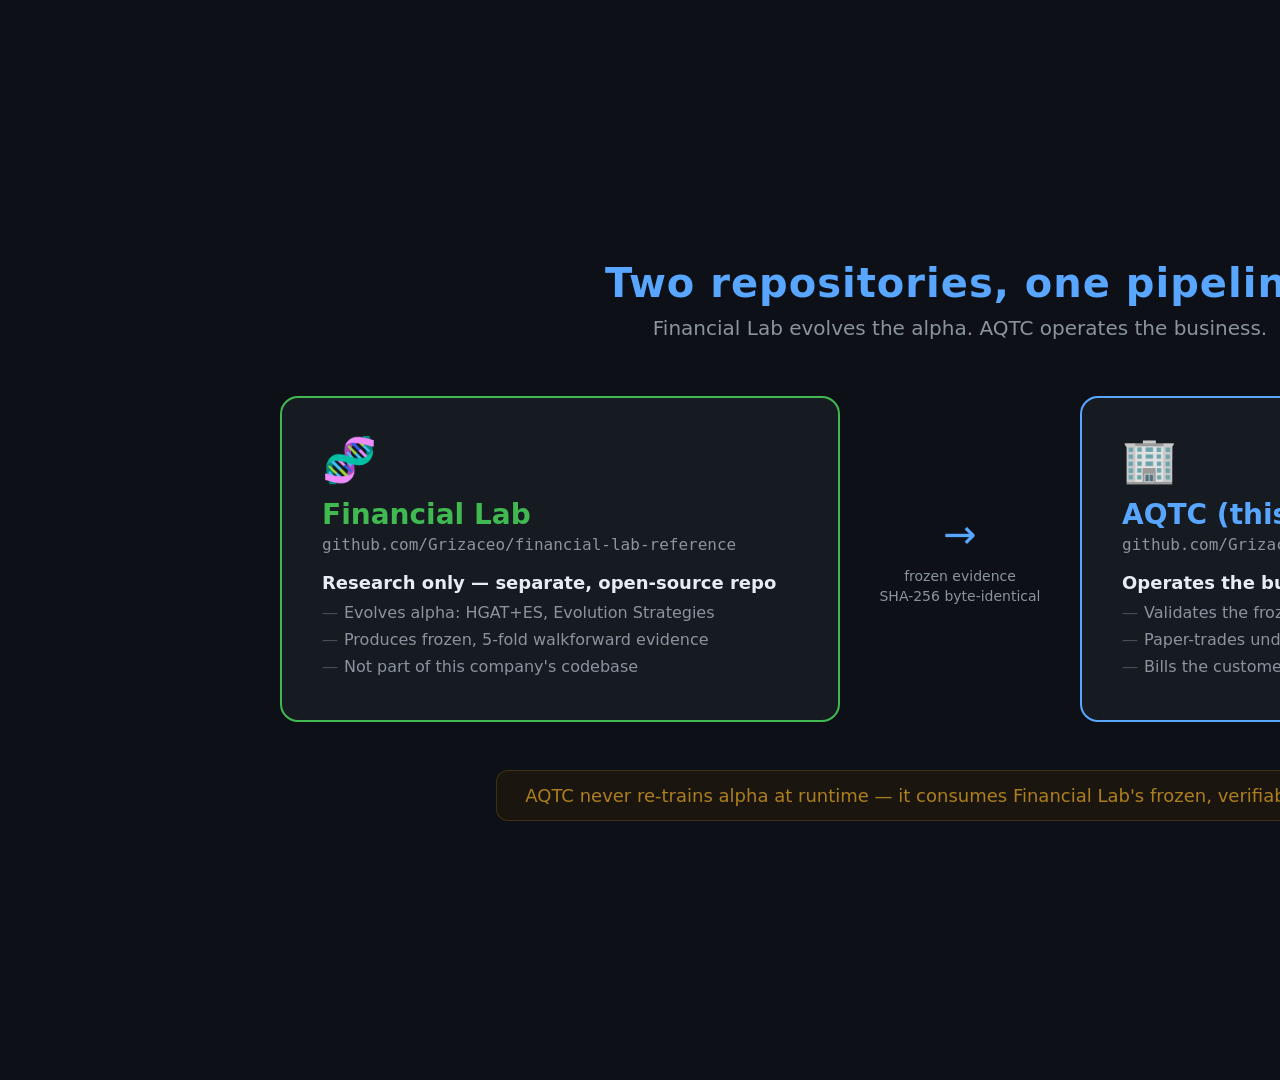
==== docs/demo-video/clips/financial_lab_explainer.html @ 3bdd9b94 "feat(video): full timed subtitles + Financial Lab explainer scene Two judge-facing problems with the" ====
<!DOCTYPE html>
<html lang="en">
<head>
<meta charset="utf-8">
<title>AQTC — Financial Lab vs AQTC</title>
<style>
  * { margin: 0; padding: 0; box-sizing: border-box; }
  body {
    width: 1920px; height: 1080px;
    background: #0d1117;
    font-family: 'Segoe UI', system-ui, -apple-system, sans-serif;
    color: #e6edf3;
    display: flex; flex-direction: column;
    align-items: center; justify-content: center;
    padding: 40px;
  }
  .title {
    font-size: 40px; font-weight: 700;
    color: #58a6ff;
    margin-bottom: 10px;
    letter-spacing: 1px;
  }
  .subtitle {
    font-size: 20px; color: #8b949e;
    margin-bottom: 56px;
  }
  .row {
    display: flex; align-items: center; gap: 0;
  }
  .card {
    background: #161b22;
    border: 2px solid #30363d;
    border-radius: 18px;
    padding: 36px 40px;
    width: 560px;
    text-align: left;
  }
  .card.lab { border-color: #3fb950; }
  .card.aqtc { border-color: #58a6ff; }
  .card .icon { font-size: 44px; margin-bottom: 12px; }
  .card .name { font-size: 28px; font-weight: 700; margin-bottom: 4px; }
  .card.lab .name { color: #3fb950; }
  .card.aqtc .name { color: #58a6ff; }
  .card .repo {
    font-family: 'DejaVu Sans Mono', monospace;
    font-size: 16px; color: #8b949e;
    margin-bottom: 18px;
  }
  .card .role {
    font-size: 18px; font-weight: 600; color: #e6edf3;
    margin-bottom: 10px;
  }
  .card ul { list-style: none; }
  .card li {
    font-size: 16px; color: #8b949e;
    margin-bottom: 8px; padding-left: 22px; position: relative;
  }
  .card li::before {
    content: "—"; position: absolute; left: 0; color: #484f58;
  }
  .arrow-col {
    display: flex; flex-direction: column; align-items: center;
    width: 240px; padding: 0 10px;
  }
  .arrow-col .arrow { font-size: 40px; color: #58a6ff; }
  .arrow-col .label {
    font-size: 14px; color: #8b949e; text-align: center;
    margin-top: 10px; line-height: 1.4;
  }
  .footer {
    margin-top: 48px;
    font-size: 18px; color: #d29922cc;
    background: #1a160f;
    border: 1px solid #d2992233;
    border-radius: 12px;
    padding: 14px 28px;
  }
</style>
</head>
<body>

<div class="title">Two repositories, one pipeline</div>
<div class="subtitle">Financial Lab evolves the alpha. AQTC operates the business.</div>

<div class="row">
  <div class="card lab">
    <div class="icon">🧬</div>
    <div class="name">Financial Lab</div>
    <div class="repo">github.com/Grizaceo/financial-lab-reference</div>
    <div class="role">Research only — separate, open-source repo</div>
    <ul>
      <li>Evolves alpha: HGAT+ES, Evolution Strategies</li>
      <li>Produces frozen, 5-fold walkforward evidence</li>
      <li>Not part of this company's codebase</li>
    </ul>
  </div>

  <div class="arrow-col">
    <div class="arrow">→</div>
    <div class="label">frozen evidence<br>SHA-256 byte-identical</div>
  </div>

  <div class="card aqtc">
    <div class="icon">🏢</div>
    <div class="name">AQTC (this repo)</div>
    <div class="repo">github.com/Grizaceo/autonomous-quant-company</div>
    <div class="role">Operates the business</div>
    <ul>
      <li>Validates the frozen evidence, rejects bad strategies</li>
      <li>Paper-trades under a policy gate</li>
      <li>Bills the customer report via Stripe</li>
    </ul>
  </div>
</div>

<div class="footer">AQTC never re-trains alpha at runtime — it consumes Financial Lab's frozen, verifiable evidence.</div>

</body>
</html>
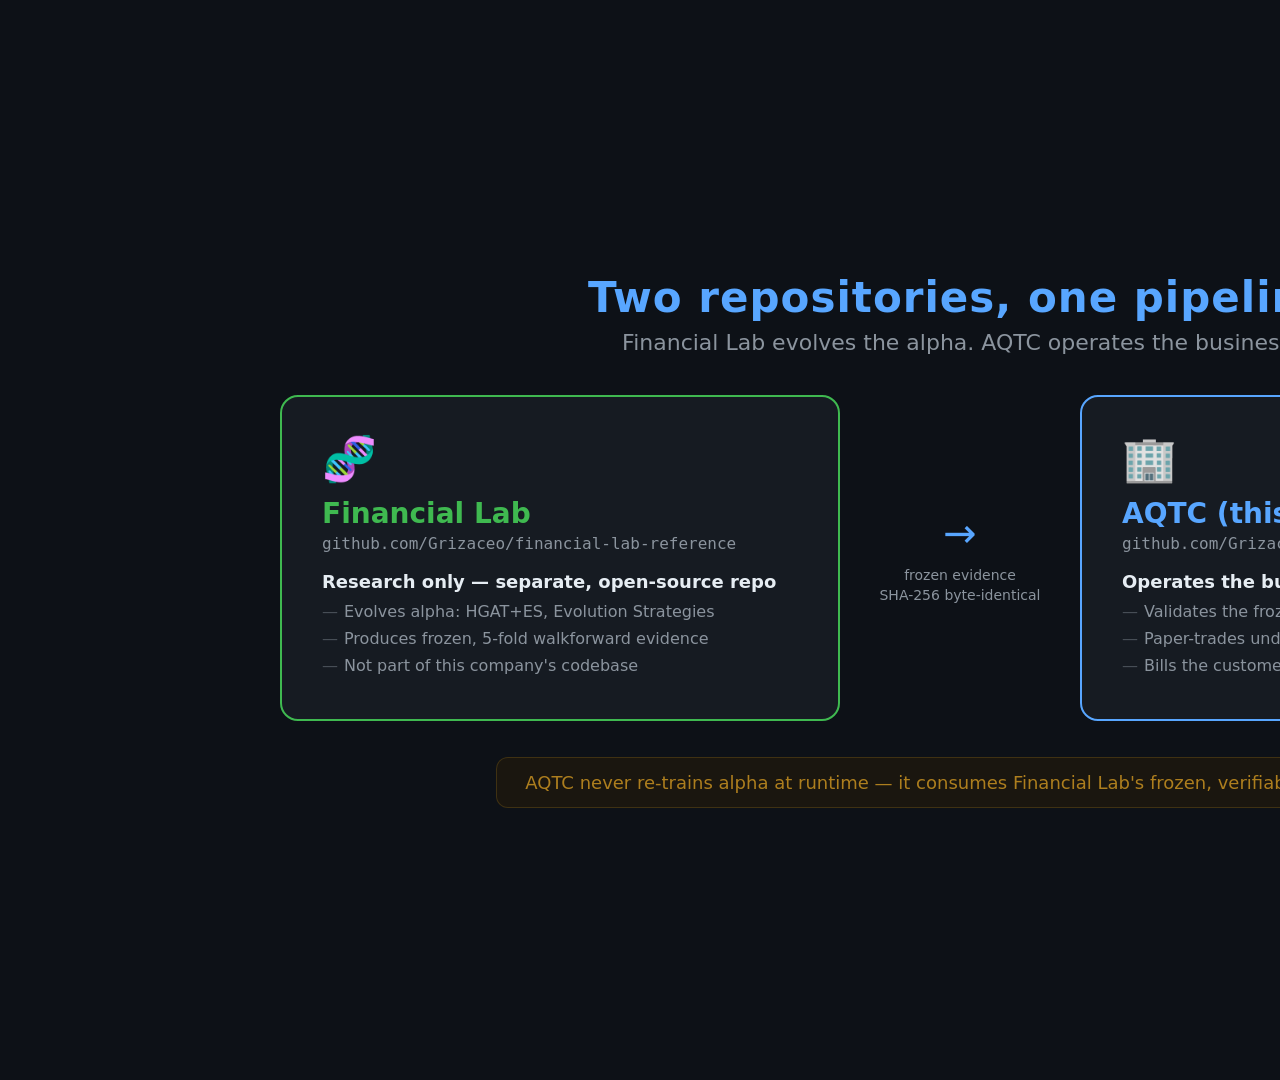
==== commit 02c96a98: "fix(video): rebuild demo scenes 2-5 as a unified dark-theme slide system Scenes 1/1b were designed d" ====
--- a/docs/demo-video/clips/financial_lab_explainer.html
+++ b/docs/demo-video/clips/financial_lab_explainer.html
@@ -3,79 +3,7 @@
 <head>
 <meta charset="utf-8">
 <title>AQTC — Financial Lab vs AQTC</title>
-<style>
-  * { margin: 0; padding: 0; box-sizing: border-box; }
-  body {
-    width: 1920px; height: 1080px;
-    background: #0d1117;
-    font-family: 'Segoe UI', system-ui, -apple-system, sans-serif;
-    color: #e6edf3;
-    display: flex; flex-direction: column;
-    align-items: center; justify-content: center;
-    padding: 40px;
-  }
-  .title {
-    font-size: 40px; font-weight: 700;
-    color: #58a6ff;
-    margin-bottom: 10px;
-    letter-spacing: 1px;
-  }
-  .subtitle {
-    font-size: 20px; color: #8b949e;
-    margin-bottom: 56px;
-  }
-  .row {
-    display: flex; align-items: center; gap: 0;
-  }
-  .card {
-    background: #161b22;
-    border: 2px solid #30363d;
-    border-radius: 18px;
-    padding: 36px 40px;
-    width: 560px;
-    text-align: left;
-  }
-  .card.lab { border-color: #3fb950; }
-  .card.aqtc { border-color: #58a6ff; }
-  .card .icon { font-size: 44px; margin-bottom: 12px; }
-  .card .name { font-size: 28px; font-weight: 700; margin-bottom: 4px; }
-  .card.lab .name { color: #3fb950; }
-  .card.aqtc .name { color: #58a6ff; }
-  .card .repo {
-    font-family: 'DejaVu Sans Mono', monospace;
-    font-size: 16px; color: #8b949e;
-    margin-bottom: 18px;
-  }
-  .card .role {
-    font-size: 18px; font-weight: 600; color: #e6edf3;
-    margin-bottom: 10px;
-  }
-  .card ul { list-style: none; }
-  .card li {
-    font-size: 16px; color: #8b949e;
-    margin-bottom: 8px; padding-left: 22px; position: relative;
-  }
-  .card li::before {
-    content: "—"; position: absolute; left: 0; color: #484f58;
-  }
-  .arrow-col {
-    display: flex; flex-direction: column; align-items: center;
-    width: 240px; padding: 0 10px;
-  }
-  .arrow-col .arrow { font-size: 40px; color: #58a6ff; }
-  .arrow-col .label {
-    font-size: 14px; color: #8b949e; text-align: center;
-    margin-top: 10px; line-height: 1.4;
-  }
-  .footer {
-    margin-top: 48px;
-    font-size: 18px; color: #d29922cc;
-    background: #1a160f;
-    border: 1px solid #d2992233;
-    border-radius: 12px;
-    padding: 14px 28px;
-  }
-</style>
+<link rel="stylesheet" href="theme.css">
 </head>
 <body>
 
--- a/docs/demo-video/clips/theme.css
+++ b/docs/demo-video/clips/theme.css
@@ -0,0 +1,79 @@
+/* AQTC demo-video shared theme — one design system across all six scenes.
+   Extracted from the original flow_slide.html / financial_lab_explainer.html
+   so every scene renders from the same tokens instead of six near-copies. */
+
+* { margin: 0; padding: 0; box-sizing: border-box; }
+
+body {
+  width: 1920px; height: 1080px;
+  background: #0d1117;
+  font-family: 'Segoe UI', system-ui, -apple-system, sans-serif;
+  color: #e6edf3;
+  display: flex; flex-direction: column;
+  align-items: center; justify-content: center;
+  padding: 40px;
+  position: relative;
+}
+
+.title { font-size: 42px; font-weight: 700; color: #58a6ff; margin-bottom: 8px; letter-spacing: 1px; text-align: center; }
+.subtitle { font-size: 22px; color: #8b949e; margin-bottom: 40px; text-align: center; }
+
+/* horizontal flow of labeled steps, connected by arrows */
+.flow { display: flex; align-items: center; gap: 0; margin-bottom: 50px; }
+.step { background: #161b22; border: 2px solid #30363d; border-radius: 16px; padding: 24px 28px; text-align: center; min-width: 220px; max-width: 260px; }
+.step .icon { font-size: 36px; margin-bottom: 8px; }
+.step .name { font-size: 18px; font-weight: 600; color: #e6edf3; margin-bottom: 6px; }
+.step .tag { font-size: 12px; color: #58a6ff; margin-bottom: 6px; font-weight: 600; }
+.step .detail { font-size: 14px; color: #8b949e; line-height: 1.4; }
+.arrow { font-size: 32px; color: #58a6ff; padding: 0 8px; font-weight: 300; }
+
+.step.alpha { border-color: #3fb950; } .step.alpha .name { color: #3fb950; }
+.step.reject { border-color: #f85149; } .step.reject .name { color: #f85149; }
+.step.business { border-color: #d29922; } .step.business .name { color: #d29922; }
+.step.safety { border-color: #a371f7; } .step.safety .name { color: #a371f7; }
+.step.info { border-color: #58a6ff; } .step.info .name { color: #58a6ff; }
+
+/* metric numbers row */
+.metrics { display: flex; gap: 60px; margin-top: 10px; }
+.metric-box { text-align: center; }
+.metric-box .value { font-size: 36px; font-weight: 700; }
+.metric-box .label { font-size: 14px; color: #8b949e; text-transform: uppercase; letter-spacing: 1px; }
+
+.green { color: #3fb950; } .red { color: #f85149; } .yellow { color: #d29922; } .blue { color: #58a6ff; } .purple { color: #a371f7; }
+
+/* two-up (or single, wide) card row */
+.row { display: flex; align-items: center; gap: 0; }
+.card { background: #161b22; border: 2px solid #30363d; border-radius: 18px; padding: 36px 40px; width: 560px; text-align: left; }
+.card.wide { width: 900px; }
+.card .icon { font-size: 44px; margin-bottom: 12px; }
+.card .name { font-size: 28px; font-weight: 700; margin-bottom: 4px; }
+.card .repo { font-family: 'DejaVu Sans Mono', monospace; font-size: 16px; color: #8b949e; margin-bottom: 18px; }
+.card .role { font-size: 18px; font-weight: 600; color: #e6edf3; margin-bottom: 10px; }
+.card ul { list-style: none; }
+.card li { font-size: 16px; color: #8b949e; margin-bottom: 8px; padding-left: 22px; position: relative; }
+.card li::before { content: "—"; position: absolute; left: 0; color: #484f58; }
+
+.card.lab { border-color: #3fb950; } .card.lab .name { color: #3fb950; }
+.card.aqtc { border-color: #58a6ff; } .card.aqtc .name { color: #58a6ff; }
+.card.reject { border-color: #f85149; } .card.reject .name { color: #f85149; }
+.card.accept { border-color: #3fb950; } .card.accept .name { color: #3fb950; }
+
+.arrow-col { display: flex; flex-direction: column; align-items: center; width: 240px; padding: 0 10px; }
+.arrow-col .arrow { font-size: 40px; color: #58a6ff; }
+.arrow-col .label { font-size: 14px; color: #8b949e; text-align: center; margin-top: 10px; line-height: 1.4; }
+
+/* single-line callout bars */
+.footer, .reject-bar, .info-bar {
+  margin-top: 36px; font-size: 18px; border-radius: 12px; padding: 14px 28px; text-align: center;
+}
+.footer { color: #d29922cc; background: #1a160f; border: 1px solid #d2992233; }
+.reject-bar { color: #f85149cc; background: #1a0f0f; border: 1px solid #f8514933; font-size: 16px; }
+.info-bar { color: #58a6ffcc; background: #0f1a24; border: 1px solid #58a6ff33; }
+
+.tagline { position: absolute; bottom: 40px; left: 0; right: 0; text-align: center; font-size: 20px; color: #484f58; font-style: italic; }
+
+code { font-family: 'DejaVu Sans Mono', monospace; background: #ffffff14; padding: 2px 8px; border-radius: 4px; font-size: 0.85em; }
+
+/* small monospace key:value chip strip */
+.config-strip { display: flex; gap: 28px; margin-top: 22px; font-family: 'DejaVu Sans Mono', monospace; font-size: 15px; color: #8b949e; }
+.config-strip b { color: #e6edf3; font-weight: 700; }
